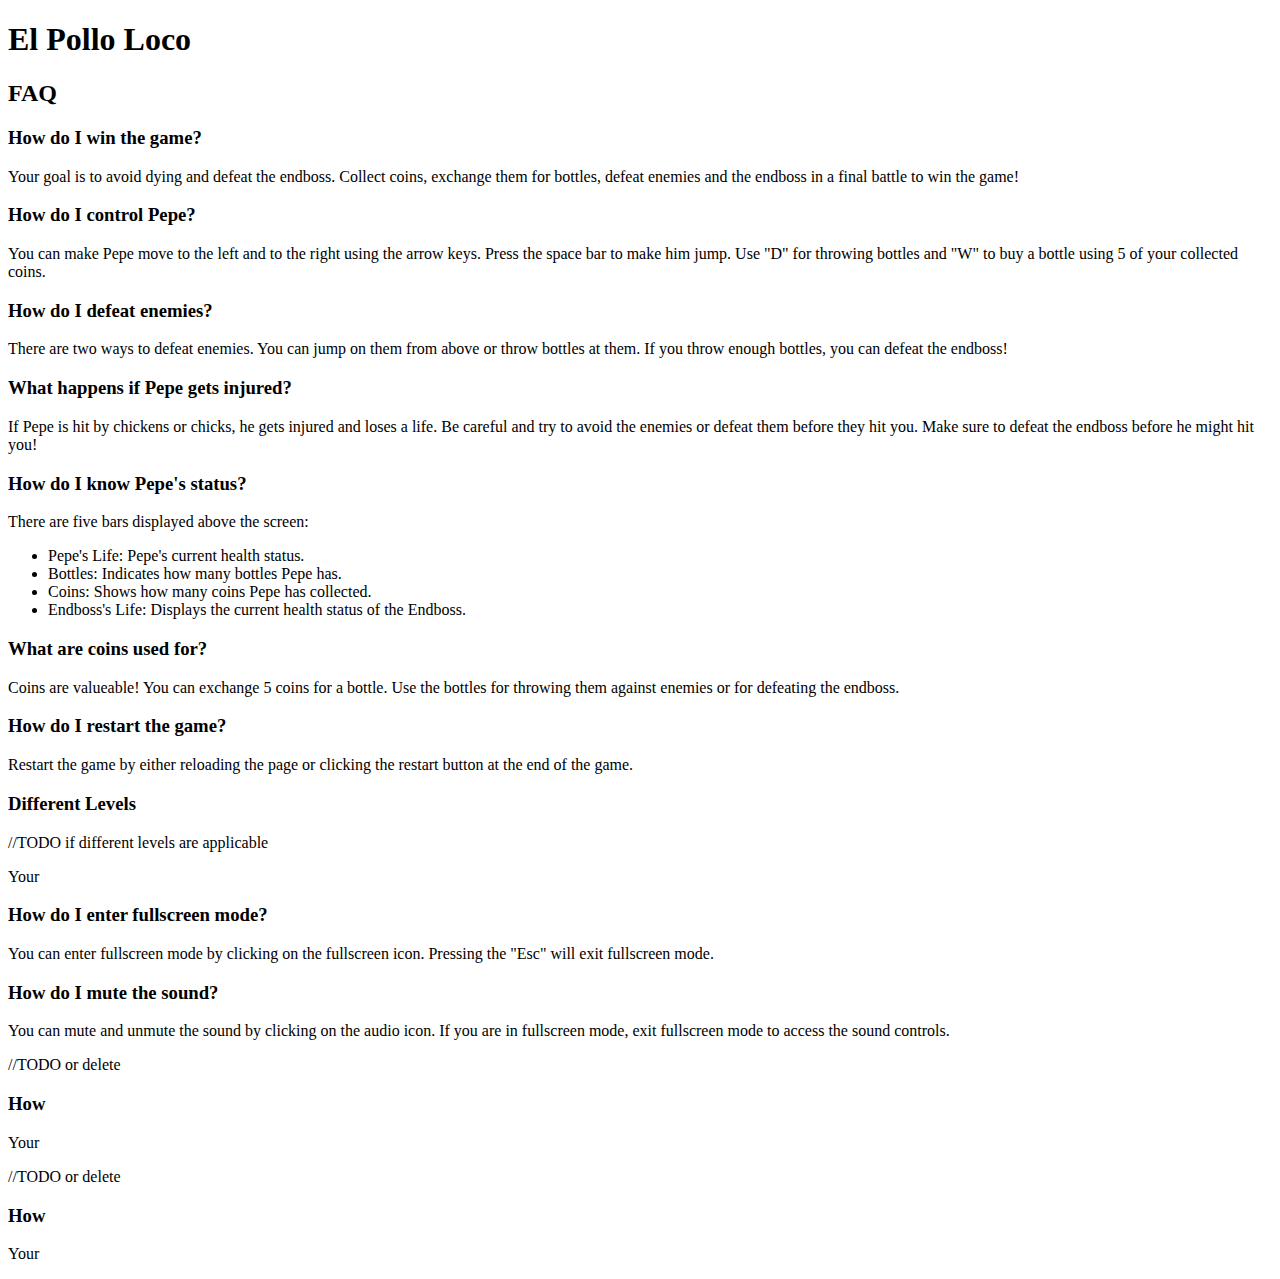
==== instructions.html @ ec404888 "index.html basic structure building up one" ====
<!DOCTYPE html>
<html lang="en">
<head>
    <meta charset="UTF-8">
    <meta name="viewport" content="width=device-width, initial-scale=1.0">
    <title>El Pollo Loco - FAQ</title>

</head>
<body>
    <div class="content-faq-legal-notice">
<h1>El Pollo Loco</h1>
<h2>FAQ</h2>

<div class="faq-section">
    <div class="single-box">
        <h3>How do I win the game?</h3>
        <p>Your goal is to avoid dying and defeat the endboss. Collect coins, exchange them for bottles, defeat enemies and the endboss in a final battle to win the game!</p>
    </div>

    <div class="single-box">
        <h3>How do I control Pepe?</h3>
        <p>You can make Pepe move to the left and to the right using the arrow keys. Press the space bar to make him jump. Use "D" for throwing bottles and "W" to buy a bottle using 5 of your collected coins. </p>
    </div>

    <div class="single-box">
        <h3>How do I defeat enemies?</h3>
        <p>There are two ways to defeat enemies. You can jump on them from above or throw bottles at them. If you throw enough bottles, you can defeat the endboss!</p>
    </div>

    <div class="single-box">
        <h3>What happens if Pepe gets injured?</h3>
        <p>If Pepe is hit by chickens or chicks, he gets injured and loses a life. Be careful and try to avoid the enemies or defeat them before they hit you. Make sure to defeat the endboss before he might hit you!</p>
    </div>

    <div class="single-box">
        <h3>How do I know Pepe's status?</h3>
        <p>There are five bars displayed above the screen:
            <ul>
                <li>Pepe's Life: Pepe's current health status.</li>
                <li>Bottles: Indicates how many bottles Pepe has.</li>
                <li>Coins: Shows how many coins Pepe has collected.</li>
                <li>Endboss's Life: Displays the current health status of the Endboss.</li>
            </ul>
        </p>
    </div>

    <div class="single-box">
        <h3>What are coins used for?</h3>
        <p>Coins are valueable! You can exchange 5 coins for a bottle. Use the bottles for throwing them against enemies or for defeating the endboss.</p>
    </div>

    <div class="single-box">
        <h3>How do I restart the game?</h3>
        <p>Restart the game by either reloading the page or clicking the restart button at the end of the game.</p>
    </div>

    <div class="single-box">
        <h3>Different Levels</h3>      //TODO  if different levels are applicable
        <p>Your</p>
    </div>

    <div class="single-box">
        <h3>How do I enter fullscreen mode?</h3>
        <p>You can enter fullscreen mode by clicking on the fullscreen icon. Pressing the "Esc" will exit fullscreen mode.</p>
    </div>

    <div class="single-box">
        <h3>How do I mute the sound?</h3>
        <p>You can mute and unmute the sound by clicking on the audio icon. If you are in fullscreen mode, exit fullscreen mode to access the sound controls.</p>
    </div>

    <div class="single-box">  //TODO or delete
        <h3>How</h3>
        <p>Your</p>
    </div>

    <div class="single-box"> //TODO or delete
        <h3>How</h3>
        <p>Your</p>
    </div>
</div>





</body>
</html>
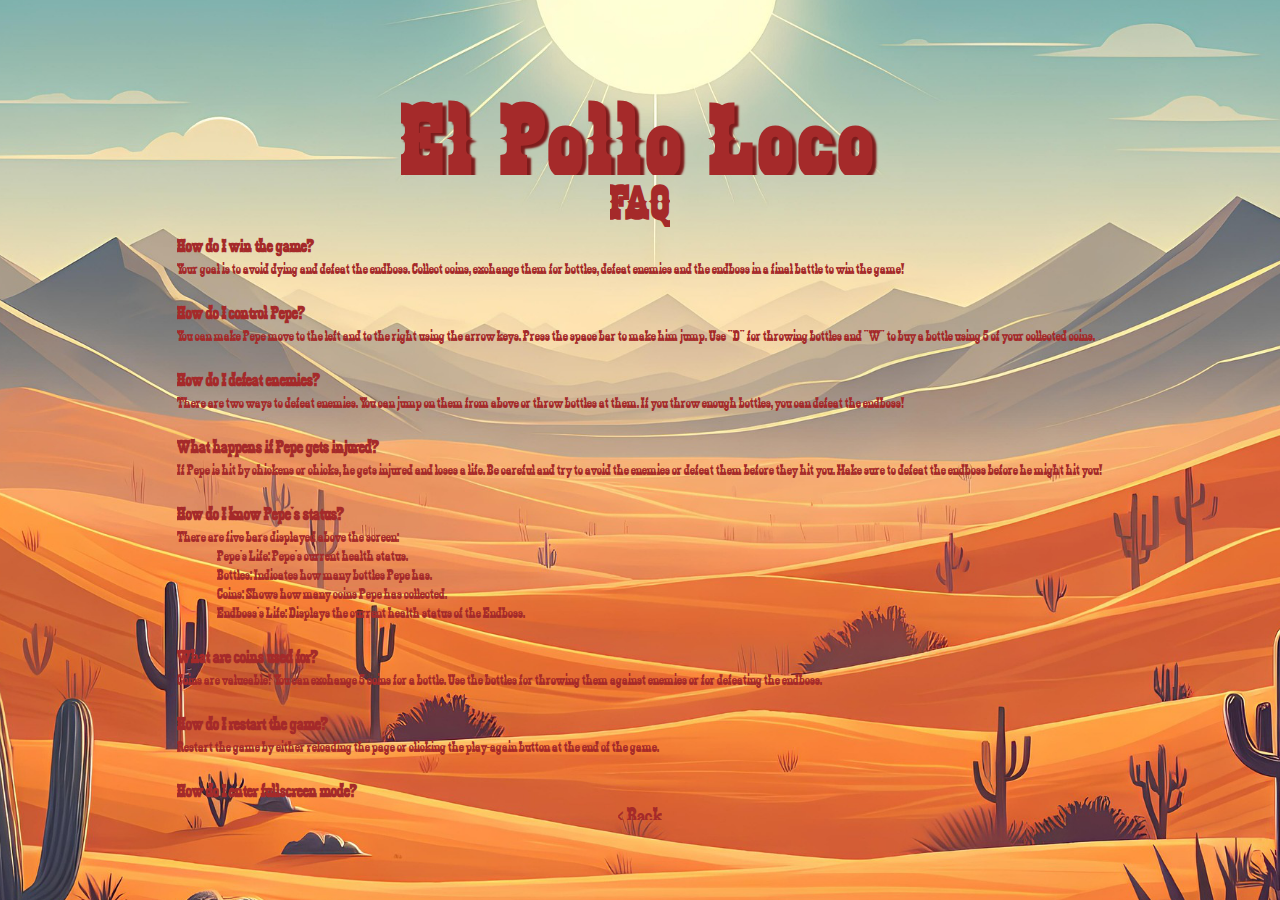
==== commit 00202cd3: "instructions style_instructions.css" ====
--- a/instructions.html
+++ b/instructions.html
@@ -1,88 +1,98 @@
 <!DOCTYPE html>
 <html lang="en">
+
 <head>
     <meta charset="UTF-8">
     <meta name="viewport" content="width=device-width, initial-scale=1.0">
+    <link rel="stylesheet" href="/assets/style_faq.css">
     <title>El Pollo Loco - FAQ</title>
 
 </head>
+
 <body>
     <div class="content-faq-legal-notice">
-<h1>El Pollo Loco</h1>
-<h2>FAQ</h2>
+        <h1>El Pollo Loco</h1>
+        <h2 style="animation: none">FAQ</h2>
 
-<div class="faq-section">
-    <div class="single-box">
-        <h3>How do I win the game?</h3>
-        <p>Your goal is to avoid dying and defeat the endboss. Collect coins, exchange them for bottles, defeat enemies and the endboss in a final battle to win the game!</p>
-    </div>
+        <div class="faq-section">
+            <div class="single-box">
+                <h3>How do I win the game?</h3>
+                <p>Your goal is to avoid dying and defeat the endboss. Collect coins, exchange them for bottles, defeat
+                    enemies and the endboss in a final battle to win the game!</p>
+            </div>
 
-    <div class="single-box">
-        <h3>How do I control Pepe?</h3>
-        <p>You can make Pepe move to the left and to the right using the arrow keys. Press the space bar to make him jump. Use "D" for throwing bottles and "W" to buy a bottle using 5 of your collected coins. </p>
-    </div>
+            <div class="single-box">
+                <h3>How do I control Pepe?</h3>
+                <p>You can make Pepe move to the left and to the right using the arrow keys. Press the space bar to make
+                    him jump. Use "D" for throwing bottles and "W" to buy a bottle using 5 of your collected coins. </p>
+            </div>
 
-    <div class="single-box">
-        <h3>How do I defeat enemies?</h3>
-        <p>There are two ways to defeat enemies. You can jump on them from above or throw bottles at them. If you throw enough bottles, you can defeat the endboss!</p>
-    </div>
+            <div class="single-box">
+                <h3>How do I defeat enemies?</h3>
+                <p>There are two ways to defeat enemies. You can jump on them from above or throw bottles at them. If
+                    you throw enough bottles, you can defeat the endboss!</p>
+            </div>
 
-    <div class="single-box">
-        <h3>What happens if Pepe gets injured?</h3>
-        <p>If Pepe is hit by chickens or chicks, he gets injured and loses a life. Be careful and try to avoid the enemies or defeat them before they hit you. Make sure to defeat the endboss before he might hit you!</p>
-    </div>
+            <div class="single-box">
+                <h3>What happens if Pepe gets injured?</h3>
+                <p>If Pepe is hit by chickens or chicks, he gets injured and loses a life. Be careful and try to avoid
+                    the enemies or defeat them before they hit you. Make sure to defeat the endboss before he might hit
+                    you!</p>
+            </div>
 
-    <div class="single-box">
-        <h3>How do I know Pepe's status?</h3>
-        <p>There are five bars displayed above the screen:
-            <ul>
-                <li>Pepe's Life: Pepe's current health status.</li>
-                <li>Bottles: Indicates how many bottles Pepe has.</li>
-                <li>Coins: Shows how many coins Pepe has collected.</li>
-                <li>Endboss's Life: Displays the current health status of the Endboss.</li>
-            </ul>
-        </p>
-    </div>
+            <div class="single-box">
+                <h3>How do I know Pepe's status?</h3>
+                <p>There are five bars displayed above the screen:
+                <ul>
+                    <li>Pepe's Life: Pepe's current health status.</li>
+                    <li>Bottles: Indicates how many bottles Pepe has.</li>
+                    <li>Coins: Shows how many coins Pepe has collected.</li>
+                    <li>Endboss's Life: Displays the current health status of the Endboss.</li>
+                </ul>
+                </p>
+            </div>
 
-    <div class="single-box">
-        <h3>What are coins used for?</h3>
-        <p>Coins are valueable! You can exchange 5 coins for a bottle. Use the bottles for throwing them against enemies or for defeating the endboss.</p>
-    </div>
+            <div class="single-box">
+                <h3>What are coins used for?</h3>
+                <p>Coins are valueable! You can exchange 5 coins for a bottle. Use the bottles for throwing them against
+                    enemies or for defeating the endboss.</p>
+            </div>
 
-    <div class="single-box">
-        <h3>How do I restart the game?</h3>
-        <p>Restart the game by either reloading the page or clicking the restart button at the end of the game.</p>
-    </div>
+            <div class="single-box">
+                <h3>How do I restart the game?</h3>
+                <p>Restart the game by either reloading the page or clicking the play-again button at the end of the
+                    game.</p>
+            </div>
 
-    <div class="single-box">
-        <h3>Different Levels</h3>      //TODO  if different levels are applicable
-        <p>Your</p>
-    </div>
+            <div class="single-box">
+                <h3>How do I enter fullscreen mode?</h3>
+                <p>You can enter fullscreen mode by clicking on the fullscreen icon. Pressing the "Esc" will exit
+                    fullscreen mode.</p>
+            </div>
 
-    <div class="single-box">
-        <h3>How do I enter fullscreen mode?</h3>
-        <p>You can enter fullscreen mode by clicking on the fullscreen icon. Pressing the "Esc" will exit fullscreen mode.</p>
-    </div>
+            <div class="single-box">
+                <h3>How do I mute the sound?</h3>
+                <p>You can mute and unmute the sound by clicking on the audio icon. If you are in fullscreen mode, exit
+                    fullscreen mode to access the sound controls.</p>
+            </div>
 
-    <div class="single-box">
-        <h3>How do I mute the sound?</h3>
-        <p>You can mute and unmute the sound by clicking on the audio icon. If you are in fullscreen mode, exit fullscreen mode to access the sound controls.</p>
-    </div>
+            <div class="single-box"> //TODO or delete
+                <h3>How</h3>
+                <p>Your</p>
+            </div>
 
-    <div class="single-box">  //TODO or delete
-        <h3>How</h3>
-        <p>Your</p>
-    </div>
+            <div class="single-box"> //TODO or delete
+                <h3>How</h3>
+                <p>Your</p>
+            </div>
+        </div>
 
-    <div class="single-box"> //TODO or delete
-        <h3>How</h3>
-        <p>Your</p>
-    </div>
-</div>
-
-
+        <div class="goBackButton"><a href="index.html">
+                < Back</a>
+        </div>
 
 
 
 </body>
+
 </html>--- a/assets/style_faq.css
+++ b/assets/style_faq.css
@@ -0,0 +1,191 @@
+@font-face {
+  font-family: "zabars";
+  src: url("/fonts/zabars.ttf");
+}
+
+* {
+  margin: 0;
+  box-sizing: border-box;
+  overflow: hidden;
+}
+
+.flex {
+  display: flex;
+}
+
+.d-none {
+  display: none;
+}
+
+button:hover {
+  cursor: pointer;
+}
+
+body {
+  font-family: "zabars", Arial, Helvetica, sans-serif;
+  color: brown;
+}
+
+.content-faq-legal-notice {
+  display: flex;
+  flex-direction: column;
+  align-items: center;
+  justify-content: center;
+  height: 100dvh;
+  max-height: 100dvh;
+  background-image: url("../img/desert_NEU.png");
+  background-repeat: no-repeat;
+  background-position: center;
+  background-size: cover;
+  position: relative;
+  min-height: 100vh;
+  padding: 80px;
+  overflow-y: scroll;
+}
+
+a {
+  text-decoration: none;
+  cursor: pointer;
+  color: brown;
+  font-size: 24px;
+}
+
+h1 {
+  font-size: 104px;
+  letter-spacing: 7px;
+  text-shadow: 4px 3px 2px rgb(125, 28, 28);
+  color: brown;
+  text-align: center;
+  white-space: nowrap;
+  padding: 0 0 16px 0;
+}
+
+h2 {
+  font-size: 48px;
+  letter-spacing: 0.5px;
+  transition: transform 0.3s ease, color 0.3s ease, filter 0.3s ease;
+  animation: blink-scale 1.5s infinite ease-in-out;
+  padding: 0 0 16px 0;
+}
+
+h3 {
+  padding: 8px 0 3px 0;
+}
+
+@keyframes blink-scale {
+  0% {
+    transform: scale(1);
+  }
+  50% {
+    transform: scale(1.1);
+  }
+  100% {
+    transform: scale(1);
+  }
+}
+
+.single-box {
+  padding: 0 0 16px 0;
+}
+
+.start-screen-top {
+  /* display: flex; */
+  justify-content: space-between;
+  align-items: center;
+  padding: 8px 24px;
+}
+
+.turn-phone-overlay {
+  position: absolute;
+  /* display: none; */
+  /* display: flex; */
+  justify-content: center;
+  align-items: center;
+  z-index: 9;
+  width: 100vw;
+  height: 100vh;
+  border-radius: 3px;
+  background-color: rgb(23, 26, 27, 0.9);
+  background-position: bottom;
+  box-shadow: 0px 0px 3px 3px rgb(111, 16, 16);
+  border-style: solid;
+  border-color: #6f1010;
+  border-radius: 8px;
+
+  /* 
+  width: 100%;
+  height: 100%;
+  position: absolute; */
+  display: none;
+  z-index: 999;
+  top: 0;
+  left: 0;
+}
+
+.turn-phone-overlay > img {
+  display: flex;
+  width: 240px;
+}
+
+.goBackButton {
+  outline: none;
+  border: none;
+  background-color: transparent;
+}
+
+.goBackButton:hover {
+  transform: scale(1.1);
+  color: rgb(202, 248, 210);
+  filter: brightness(1.2);
+  cursor: pointer;
+}
+
+@media only screen and (max-width: 720px) {
+  canvas {
+    width: 100svw;
+
+    h1 {
+      display: none;
+    }
+  }
+}
+
+@media only screen and (max-height: 480px) {
+  canvas {
+    height: 100svh;
+    width: 100svw;
+    background-size: cover;
+  }
+  h1 {
+    display: none;
+  }
+
+  @media screen and (max-width: 768px) and (max-height: 432px) {
+    .start-screen-top {
+      width: 100%;
+      position: absolute;
+      z-index: 999;
+      top: 0px;
+      padding: 8px 32px 8px 32px;
+    }
+
+    #content {
+      padding: 0;
+      width: 100%;
+      height: 100vh;
+    }
+
+    .bottom-info,
+    h1 {
+      display: none;
+    }
+
+    .rotate-phone {
+      display: flex;
+      align-items: center;
+      /* justify-content: flex-start; */
+      /* padding-top: 240px; */
+      /* flex-direction: column; */
+    }
+  }
+}
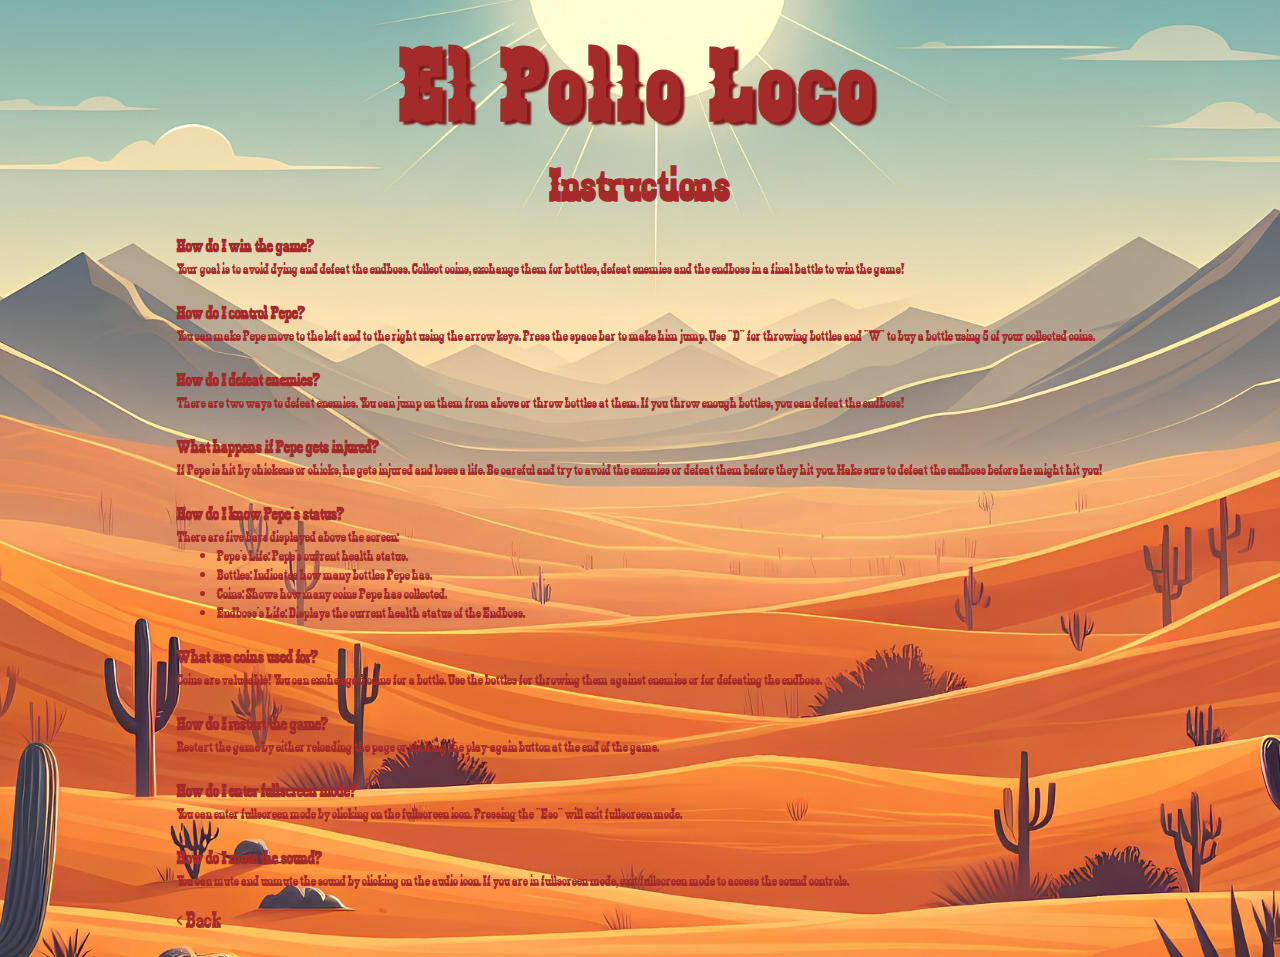
==== commit ef410917: "more style_instructions.css" ====
--- a/instructions.html
+++ b/instructions.html
@@ -4,7 +4,7 @@
 <head>
     <meta charset="UTF-8">
     <meta name="viewport" content="width=device-width, initial-scale=1.0">
-    <link rel="stylesheet" href="/assets/style_faq.css">
+    <link rel="stylesheet" href="/assets/style_instructions.css">
     <title>El Pollo Loco - FAQ</title>
 
 </head>
@@ -12,7 +12,7 @@
 <body>
     <div class="content-faq-legal-notice">
         <h1>El Pollo Loco</h1>
-        <h2 style="animation: none">FAQ</h2>
+        <h2 style="animation: none">Instructions</h2>
 
         <div class="faq-section">
             <div class="single-box">
@@ -76,20 +76,9 @@
                     fullscreen mode to access the sound controls.</p>
             </div>
 
-            <div class="single-box"> //TODO or delete
-                <h3>How</h3>
-                <p>Your</p>
+            <div class="goBackButton"><a href="index.html">
+                    < Back</a>
             </div>
-
-            <div class="single-box"> //TODO or delete
-                <h3>How</h3>
-                <p>Your</p>
-            </div>
-        </div>
-
-        <div class="goBackButton"><a href="index.html">
-                < Back</a>
-        </div>
 
 
 
--- a/assets/style_instructions.css
+++ b/assets/style_instructions.css
@@ -0,0 +1,192 @@
+@font-face {
+  font-family: "zabars";
+  src: url("/fonts/zabars.ttf");
+}
+
+* {
+  margin: 0;
+  box-sizing: border-box;
+}
+
+.flex {
+  display: flex;
+}
+
+.d-none {
+  display: none;
+}
+
+button:hover {
+  cursor: pointer;
+}
+
+body {
+  font-family: "zabars", Arial, Helvetica, sans-serif;
+  color: brown;
+}
+
+.content-faq-legal-notice {
+  display: flex;
+  flex-direction: column;
+  align-items: center;
+  justify-content: center;
+  background-image: url("../img/desert_NEU.png");
+  background-repeat: no-repeat;
+  background-position: center;
+  background-size: cover;
+  position: relative;
+  min-height: 100vh;
+  padding: 24px;
+  overflow-x: hidden;
+  overflow-y: scroll;
+}
+
+a {
+  text-decoration: none;
+  cursor: pointer;
+  color: brown;
+  font-size: 24px;
+}
+
+h1 {
+  font-size: 104px;
+  letter-spacing: 7px;
+  text-shadow: 4px 3px 2px rgb(125, 28, 28);
+  color: brown;
+  text-align: center;
+  white-space: nowrap;
+  padding: 0 0 16px 0;
+}
+
+h2 {
+  font-size: 48px;
+  letter-spacing: 0.5px;
+  transition: transform 0.3s ease, color 0.3s ease, filter 0.3s ease;
+  animation: blink-scale 1.5s infinite ease-in-out;
+  padding: 0 0 16px 0;
+}
+
+h3 {
+  padding: 8px 0 3px 0;
+}
+
+p {
+  font-size: 16px;
+}
+
+@keyframes blink-scale {
+  0% {
+    transform: scale(1);
+  }
+  50% {
+    transform: scale(1.1);
+  }
+  100% {
+    transform: scale(1);
+  }
+}
+
+.single-box {
+  padding: 0 0 16px 0;
+}
+
+.start-screen-top {
+  /* display: flex; */
+  justify-content: space-between;
+  align-items: center;
+  padding: 8px 24px;
+}
+
+.turn-phone-overlay {
+  position: absolute;
+  /* display: none; */
+  /* display: flex; */
+  justify-content: center;
+  align-items: center;
+  z-index: 9;
+  width: 100vw;
+  height: 100vh;
+  border-radius: 3px;
+  background-color: rgb(23, 26, 27, 0.9);
+  background-position: bottom;
+  box-shadow: 0px 0px 3px 3px rgb(111, 16, 16);
+  border-style: solid;
+  border-color: #6f1010;
+  border-radius: 8px;
+
+  /* 
+  width: 100%;
+  height: 100%;
+  position: absolute; */
+  display: none;
+  z-index: 999;
+  top: 0;
+  left: 0;
+}
+
+.turn-phone-overlay > img {
+  display: flex;
+  width: 240px;
+}
+
+.goBackButton {
+  outline: none;
+  border: none;
+  background-color: transparent;
+}
+
+.goBackButton > a:hover {
+  color: rgb(222, 221, 158);
+  filter: brightness(1.8);
+  cursor: pointer;
+}
+
+@media only screen and (max-width: 720px) {
+  canvas {
+    width: 100svw;
+
+    h1 {
+      display: none;
+    }
+  }
+}
+
+@media only screen and (max-height: 480px) {
+  canvas {
+    height: 100svh;
+    width: 100svw;
+    background-size: cover;
+  }
+  h1 {
+    display: none;
+  }
+
+  @media screen and (max-width: 768px) and (max-height: 432px) {
+    .start-screen-top {
+      width: 100%;
+      position: absolute;
+      z-index: 999;
+      top: 0px;
+      padding: 8px 32px 8px 32px;
+    }
+
+    #content {
+      padding: 0;
+      width: 100%;
+      height: 100vh;
+    }
+
+    .bottom-info,
+    h1 {
+      display: none;
+    }
+
+    .rotate-phone {
+      display: flex;
+      align-items: center;
+      /* justify-content: flex-start; */
+      /* padding-top: 240px; */
+      /* flex-direction: column; */
+    }
+  }
+}
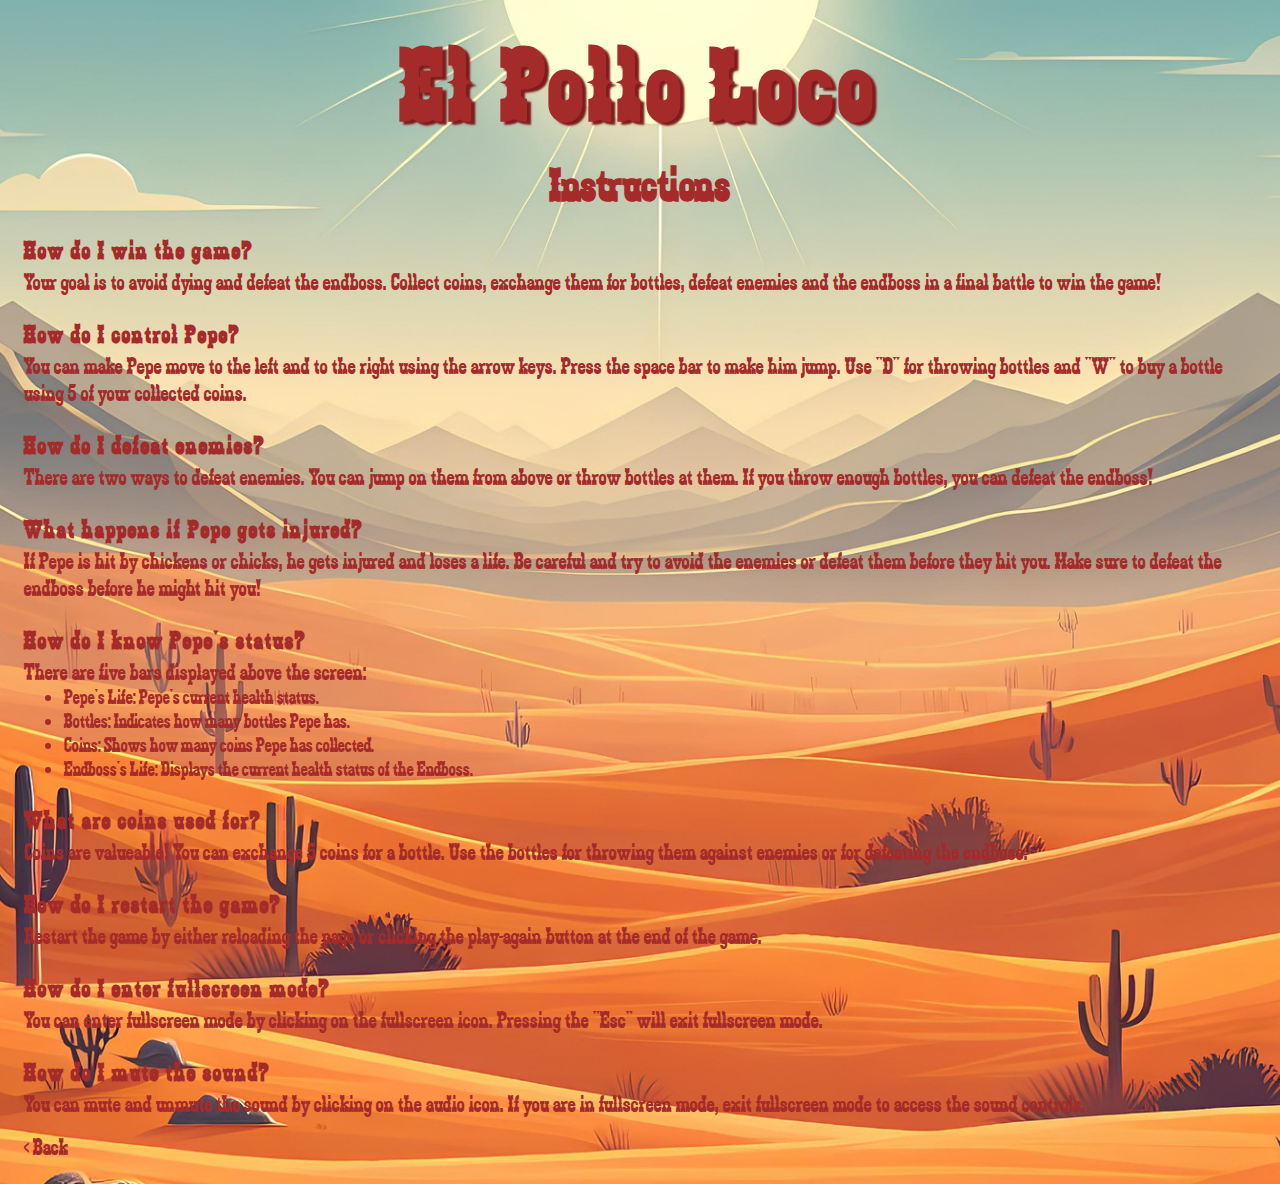
==== commit 33bbbed1: "instructions css and landscape h1 start-top" ====
--- a/instructions.html
+++ b/instructions.html
@@ -44,10 +44,10 @@
                 <h3>How do I know Pepe's status?</h3>
                 <p>There are five bars displayed above the screen:
                 <ul>
-                    <li>Pepe's Life: Pepe's current health status.</li>
-                    <li>Bottles: Indicates how many bottles Pepe has.</li>
-                    <li>Coins: Shows how many coins Pepe has collected.</li>
-                    <li>Endboss's Life: Displays the current health status of the Endboss.</li>
+                    <li><b>Pepe's Life</b>: Pepe's current health status.</li>
+                    <li><b>Bottles</b>: Indicates how many bottles Pepe has.</li>
+                    <li><b>Coins</b>: Shows how many coins Pepe has collected.</li>
+                    <li><b>Endboss's Life</b>: Displays the current health status of the Endboss.</li>
                 </ul>
                 </p>
             </div>
--- a/assets/style_instructions.css
+++ b/assets/style_instructions.css
@@ -67,11 +67,19 @@
 }
 
 h3 {
+  font-size: 26px;
   padding: 8px 0 3px 0;
+  letter-spacing: 2px;
 }
 
 p {
-  font-size: 16px;
+  font-size: 24px;
+  font-weight: lighter;
+}
+
+ul {
+  font-size: 21px;
+  font-weight: lighter;
 }
 
 @keyframes blink-scale {
@@ -91,42 +99,9 @@
 }
 
 .start-screen-top {
-  /* display: flex; */
   justify-content: space-between;
   align-items: center;
   padding: 8px 24px;
-}
-
-.turn-phone-overlay {
-  position: absolute;
-  /* display: none; */
-  /* display: flex; */
-  justify-content: center;
-  align-items: center;
-  z-index: 9;
-  width: 100vw;
-  height: 100vh;
-  border-radius: 3px;
-  background-color: rgb(23, 26, 27, 0.9);
-  background-position: bottom;
-  box-shadow: 0px 0px 3px 3px rgb(111, 16, 16);
-  border-style: solid;
-  border-color: #6f1010;
-  border-radius: 8px;
-
-  /* 
-  width: 100%;
-  height: 100%;
-  position: absolute; */
-  display: none;
-  z-index: 999;
-  top: 0;
-  left: 0;
-}
-
-.turn-phone-overlay > img {
-  display: flex;
-  width: 240px;
 }
 
 .goBackButton {
@@ -140,53 +115,3 @@
   filter: brightness(1.8);
   cursor: pointer;
 }
-
-@media only screen and (max-width: 720px) {
-  canvas {
-    width: 100svw;
-
-    h1 {
-      display: none;
-    }
-  }
-}
-
-@media only screen and (max-height: 480px) {
-  canvas {
-    height: 100svh;
-    width: 100svw;
-    background-size: cover;
-  }
-  h1 {
-    display: none;
-  }
-
-  @media screen and (max-width: 768px) and (max-height: 432px) {
-    .start-screen-top {
-      width: 100%;
-      position: absolute;
-      z-index: 999;
-      top: 0px;
-      padding: 8px 32px 8px 32px;
-    }
-
-    #content {
-      padding: 0;
-      width: 100%;
-      height: 100vh;
-    }
-
-    .bottom-info,
-    h1 {
-      display: none;
-    }
-
-    .rotate-phone {
-      display: flex;
-      align-items: center;
-      /* justify-content: flex-start; */
-      /* padding-top: 240px; */
-      /* flex-direction: column; */
-    }
-  }
-}
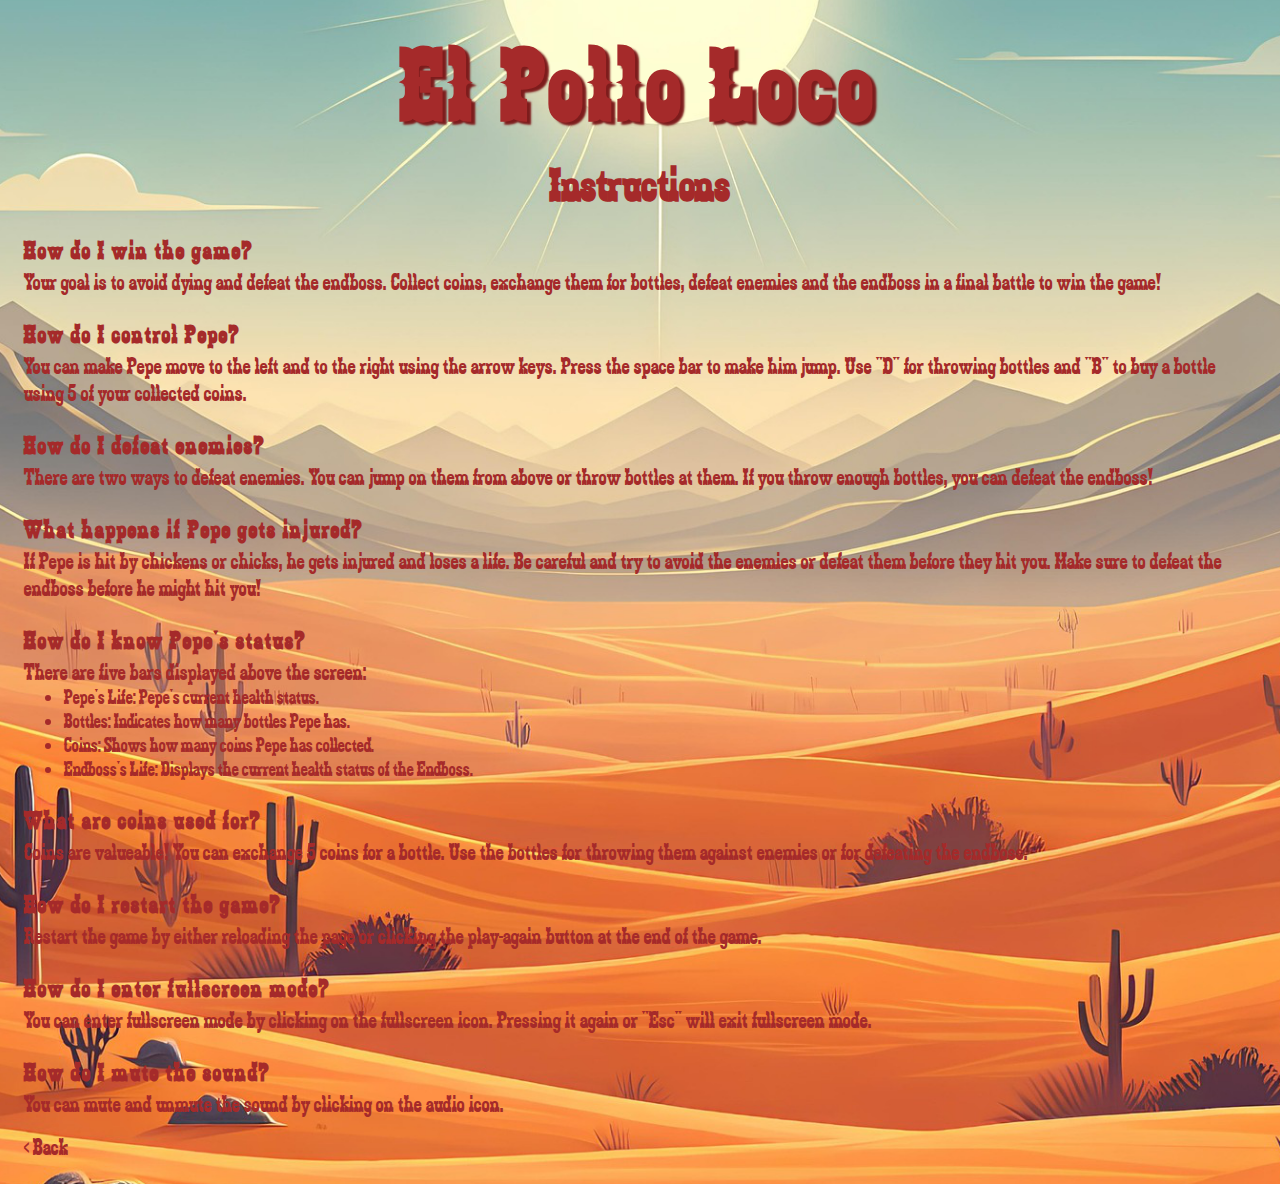
==== commit e9709c93: "legal notice" ====
--- a/instructions.html
+++ b/instructions.html
@@ -4,42 +4,37 @@
 <head>
     <meta charset="UTF-8">
     <meta name="viewport" content="width=device-width, initial-scale=1.0">
+    <link rel="icon" href="./img/chicken_favicon.png" type="image/x-icon">
     <link rel="stylesheet" href="/assets/style_instructions.css">
     <title>El Pollo Loco - FAQ</title>
-
 </head>
 
 <body>
     <div class="content-faq-legal-notice">
         <h1>El Pollo Loco</h1>
         <h2 style="animation: none">Instructions</h2>
-
         <div class="faq-section">
             <div class="single-box">
                 <h3>How do I win the game?</h3>
                 <p>Your goal is to avoid dying and defeat the endboss. Collect coins, exchange them for bottles, defeat
                     enemies and the endboss in a final battle to win the game!</p>
             </div>
-
             <div class="single-box">
                 <h3>How do I control Pepe?</h3>
                 <p>You can make Pepe move to the left and to the right using the arrow keys. Press the space bar to make
-                    him jump. Use "D" for throwing bottles and "W" to buy a bottle using 5 of your collected coins. </p>
+                    him jump. Use "D" for throwing bottles and "B" to buy a bottle using 5 of your collected coins. </p>
             </div>
-
             <div class="single-box">
                 <h3>How do I defeat enemies?</h3>
                 <p>There are two ways to defeat enemies. You can jump on them from above or throw bottles at them. If
                     you throw enough bottles, you can defeat the endboss!</p>
             </div>
-
             <div class="single-box">
                 <h3>What happens if Pepe gets injured?</h3>
                 <p>If Pepe is hit by chickens or chicks, he gets injured and loses a life. Be careful and try to avoid
                     the enemies or defeat them before they hit you. Make sure to defeat the endboss before he might hit
                     you!</p>
             </div>
-
             <div class="single-box">
                 <h3>How do I know Pepe's status?</h3>
                 <p>There are five bars displayed above the screen:
@@ -51,37 +46,28 @@
                 </ul>
                 </p>
             </div>
-
             <div class="single-box">
                 <h3>What are coins used for?</h3>
                 <p>Coins are valueable! You can exchange 5 coins for a bottle. Use the bottles for throwing them against
                     enemies or for defeating the endboss.</p>
             </div>
-
             <div class="single-box">
                 <h3>How do I restart the game?</h3>
                 <p>Restart the game by either reloading the page or clicking the play-again button at the end of the
                     game.</p>
             </div>
-
             <div class="single-box">
                 <h3>How do I enter fullscreen mode?</h3>
-                <p>You can enter fullscreen mode by clicking on the fullscreen icon. Pressing the "Esc" will exit
-                    fullscreen mode.</p>
+                <p>You can enter fullscreen mode by clicking on the fullscreen icon. Pressing it again or "Esc" will
+                    exit fullscreen mode.</p>
             </div>
-
             <div class="single-box">
                 <h3>How do I mute the sound?</h3>
-                <p>You can mute and unmute the sound by clicking on the audio icon. If you are in fullscreen mode, exit
-                    fullscreen mode to access the sound controls.</p>
+                <p>You can mute and unmute the sound by clicking on the audio icon.</p>
             </div>
-
             <div class="goBackButton"><a href="index.html">
                     < Back</a>
             </div>
-
-
-
 </body>
 
 </html>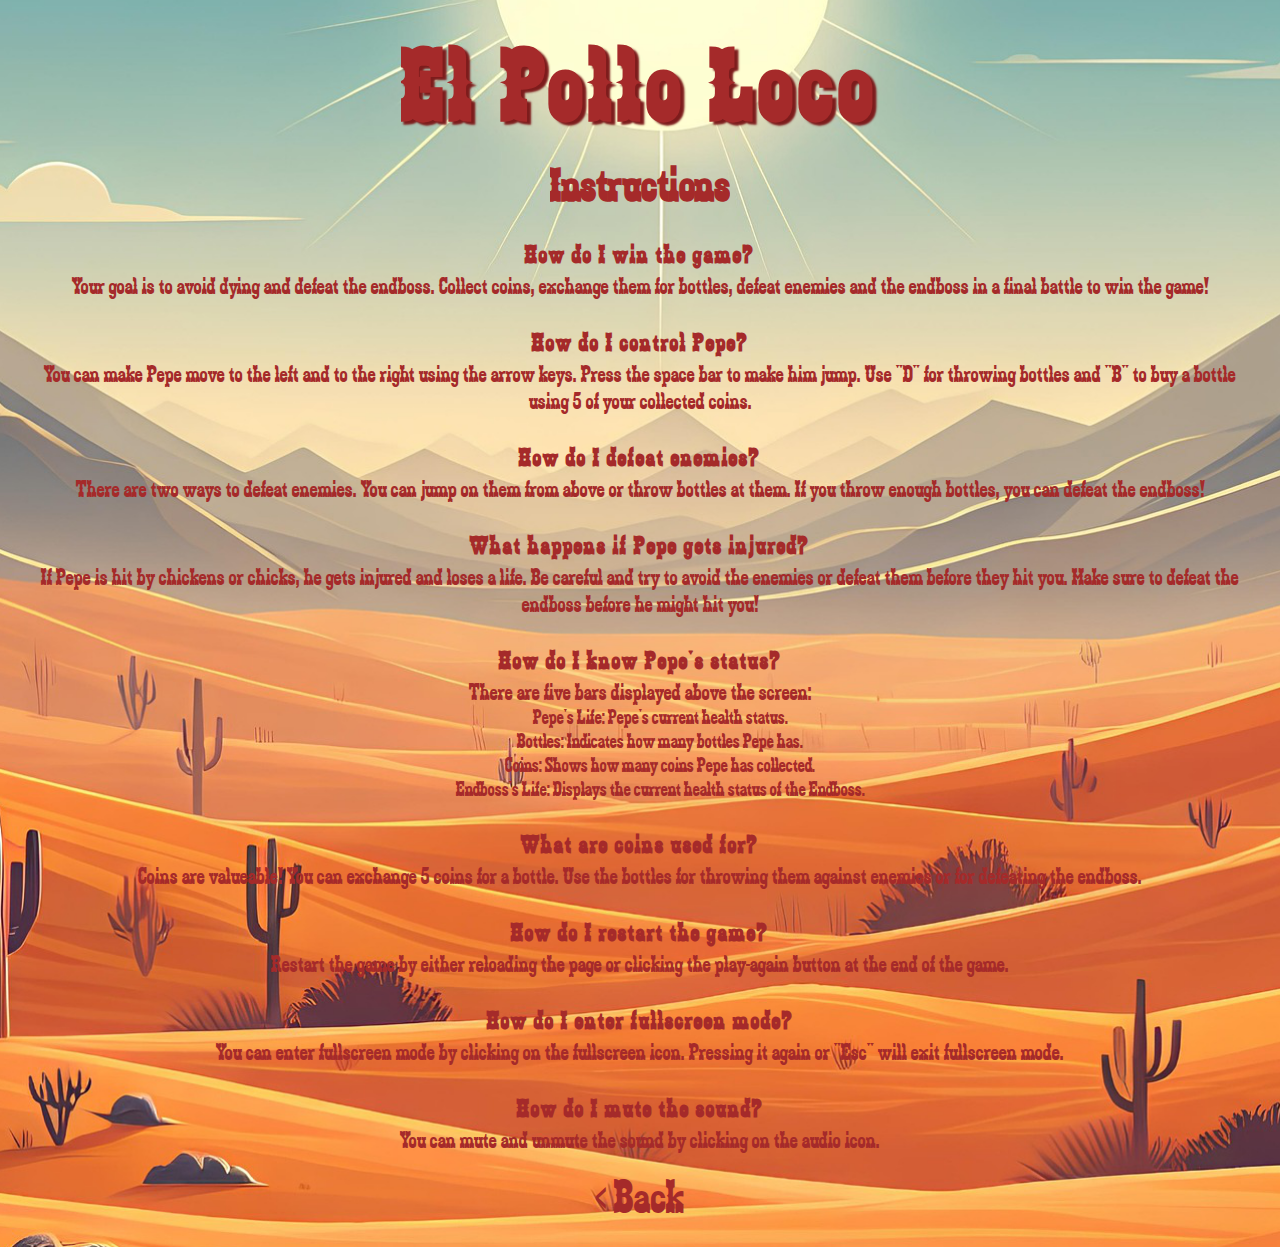
==== commit a94829d3: "legal_notice_privacy.html and css and character animation" ====
--- a/instructions.html
+++ b/instructions.html
@@ -4,8 +4,8 @@
 <head>
     <meta charset="UTF-8">
     <meta name="viewport" content="width=device-width, initial-scale=1.0">
-    <link rel="icon" href="./img/chicken_favicon.png" type="image/x-icon">
-    <link rel="stylesheet" href="/assets/style_instructions.css">
+    <link rel="icon" href="/img/chicken_favicon.png" type="image/x-icon">
+    <link rel="stylesheet" href="/css/style_instructions.css">
     <title>El Pollo Loco - FAQ</title>
 </head>
 
--- a/css/style_instructions.css
+++ b/css/style_instructions.css
@@ -0,0 +1,116 @@
+@font-face {
+  font-family: "zabars";
+  src: url("/fonts/zabars.ttf") format("truetype"), url("/EPL/fonts/zabars.ttf");
+}
+
+* {
+  margin: 0;
+  box-sizing: border-box;
+  overflow-x: hidden;
+}
+
+.flex {
+  display: flex;
+}
+
+.d-none {
+  display: none;
+}
+
+button:hover {
+  cursor: pointer;
+}
+
+body {
+  font-family: "zabars", Arial, Helvetica, sans-serif;
+  color: brown;
+  text-align: center;
+}
+
+.content-faq-legal-notice {
+  display: flex;
+  flex-direction: column;
+  align-items: center;
+  justify-content: center;
+  background-image: url("/img/desert_NEU.png");
+  background-repeat: no-repeat;
+  background-position: center;
+  background-size: cover;
+  position: relative;
+  min-height: 100vh;
+  padding: 24px;
+  overflow-x: hidden;
+}
+
+a {
+  text-decoration: none;
+  cursor: pointer;
+  color: brown;
+  font-size: 24px;
+}
+
+h1 {
+  font-size: 104px;
+  letter-spacing: 7px;
+  text-shadow: 4px 3px 2px rgb(125, 28, 28);
+  color: brown;
+  text-align: center;
+  white-space: nowrap;
+  padding: 0 0 16px 0;
+}
+
+h2 {
+  font-size: 48px;
+  letter-spacing: 0.5px;
+  transition: transform 0.3s ease, color 0.3s ease, filter 0.3s ease;
+  animation: blink-scale 1.5s infinite ease-in-out;
+  padding: 0 0 16px 0;
+}
+
+h3 {
+  font-size: 26px;
+  padding: 12px 0 3px 0;
+  letter-spacing: 2px;
+}
+
+h4 {
+  font-size: 21px;
+  padding: 5ch 0 3px 0;
+}
+
+p {
+  font-size: 24px;
+  font-weight: lighter;
+  text-align: center;
+}
+
+ul {
+  font-size: 21px;
+  font-weight: lighter;
+}
+
+.single-box {
+  padding: 0 0 16px 0;
+}
+
+.start-screen-top {
+  justify-content: space-between;
+  align-items: center;
+  padding: 8px 24px;
+}
+
+.goBackButton {
+  outline: none;
+  border: none;
+  background-color: transparent;
+}
+
+.goBackButton > a {
+  font-size: 48px;
+}
+
+.goBackButton > a:hover {
+  color: rgb(222, 221, 158);
+  filter: brightness(1.8);
+  cursor: pointer;
+}
